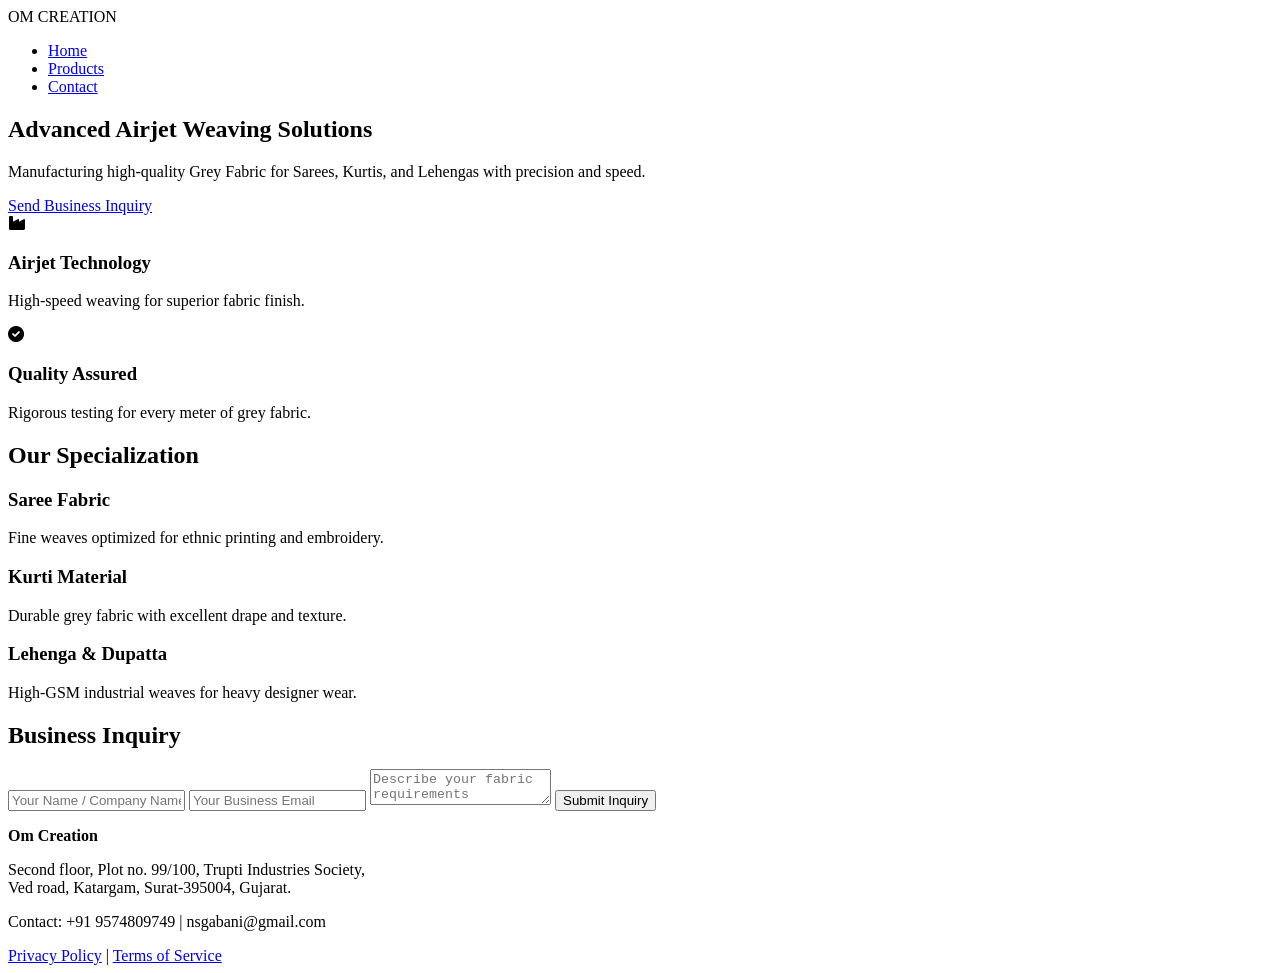
==== index.html @ 89b268d3 "Create index.html" ====
<!DOCTYPE html>
<html lang="en">
<head>
    <meta charset="UTF-8">
    <meta name="viewport" content="width=device-width, initial-scale=1.0">
    <title>Om Creation | Premium Airjet Weaving & Grey Fabric</title>
    <link rel="stylesheet" href="style.css">
    <link rel="stylesheet" href="https://cdnjs.cloudflare.com/ajax/libs/font-awesome/6.0.0/css/all.min.css">
</head>
<body>

<header>
    <nav>
        <div class="logo">OM <span>CREATION</span></div>
        <ul class="nav-links">
            <li><a href="#home">Home</a></li>
            <li><a href="#products">Products</a></li>
            <li><a href="#contact">Contact</a></li>
        </ul>
    </nav>
</header>

<section id="home" class="hero">
    <div class="hero-content">
        <h1>Advanced Airjet Weaving Solutions</h1>
        <p>Manufacturing high-quality Grey Fabric for Sarees, Kurtis, and Lehengas with precision and speed.</p>
        <a href="#contact" class="btn">Send Business Inquiry</a>
    </div>
</section>

<section id="about" class="stats">
    <div class="stat-card">
        <i class="fas fa-industry"></i>
        <h3>Airjet Technology</h3>
        <p>High-speed weaving for superior fabric finish.</p>
    </div>
    <div class="stat-card">
        <i class="fas fa-check-circle"></i>
        <h3>Quality Assured</h3>
        <p>Rigorous testing for every meter of grey fabric.</p>
    </div>
</section>

<section id="products" class="products">
    <h2>Our Specialization</h2>
    <div class="grid">
        <div class="p-card">
            <h3>Saree Fabric</h3>
            <p>Fine weaves optimized for ethnic printing and embroidery.</p>
        </div>
        <div class="p-card">
            <h3>Kurti Material</h3>
            <p>Durable grey fabric with excellent drape and texture.</p>
        </div>
        <div class="p-card">
            <h3>Lehenga & Dupatta</h3>
            <p>High-GSM industrial weaves for heavy designer wear.</p>
        </div>
    </div>
</section>

<section id="contact" class="contact">
    <h2>Business Inquiry</h2>
    <form action="https://formspree.io/f/nsgabani@gmail.com" method="POST">
        <input type="text" name="name" placeholder="Your Name / Company Name" required>
        <input type="email" name="_replyto" placeholder="Your Business Email" required>
        <textarea name="message" placeholder="Describe your fabric requirements (Quantity, GSM, etc.)" required></textarea>
        <button type="submit" class="btn">Submit Inquiry</button>
    </form>
</section>

<footer>
    <div class="footer-info">
        <p><strong>Om Creation</strong></p>
        <p>Second floor, Plot no. 99/100, Trupti Industries Society,<br> 
           Ved road, Katargam, Surat-395004, Gujarat.</p>
        <p>Contact: +91 9574809749 | nsgabani@gmail.com</p>
    </div>
    <div class="legal-links">
        <a href="privacy.html">Privacy Policy</a> | <a href="terms.html">Terms of Service</a>
    </div>
</footer>

</body>
</html>
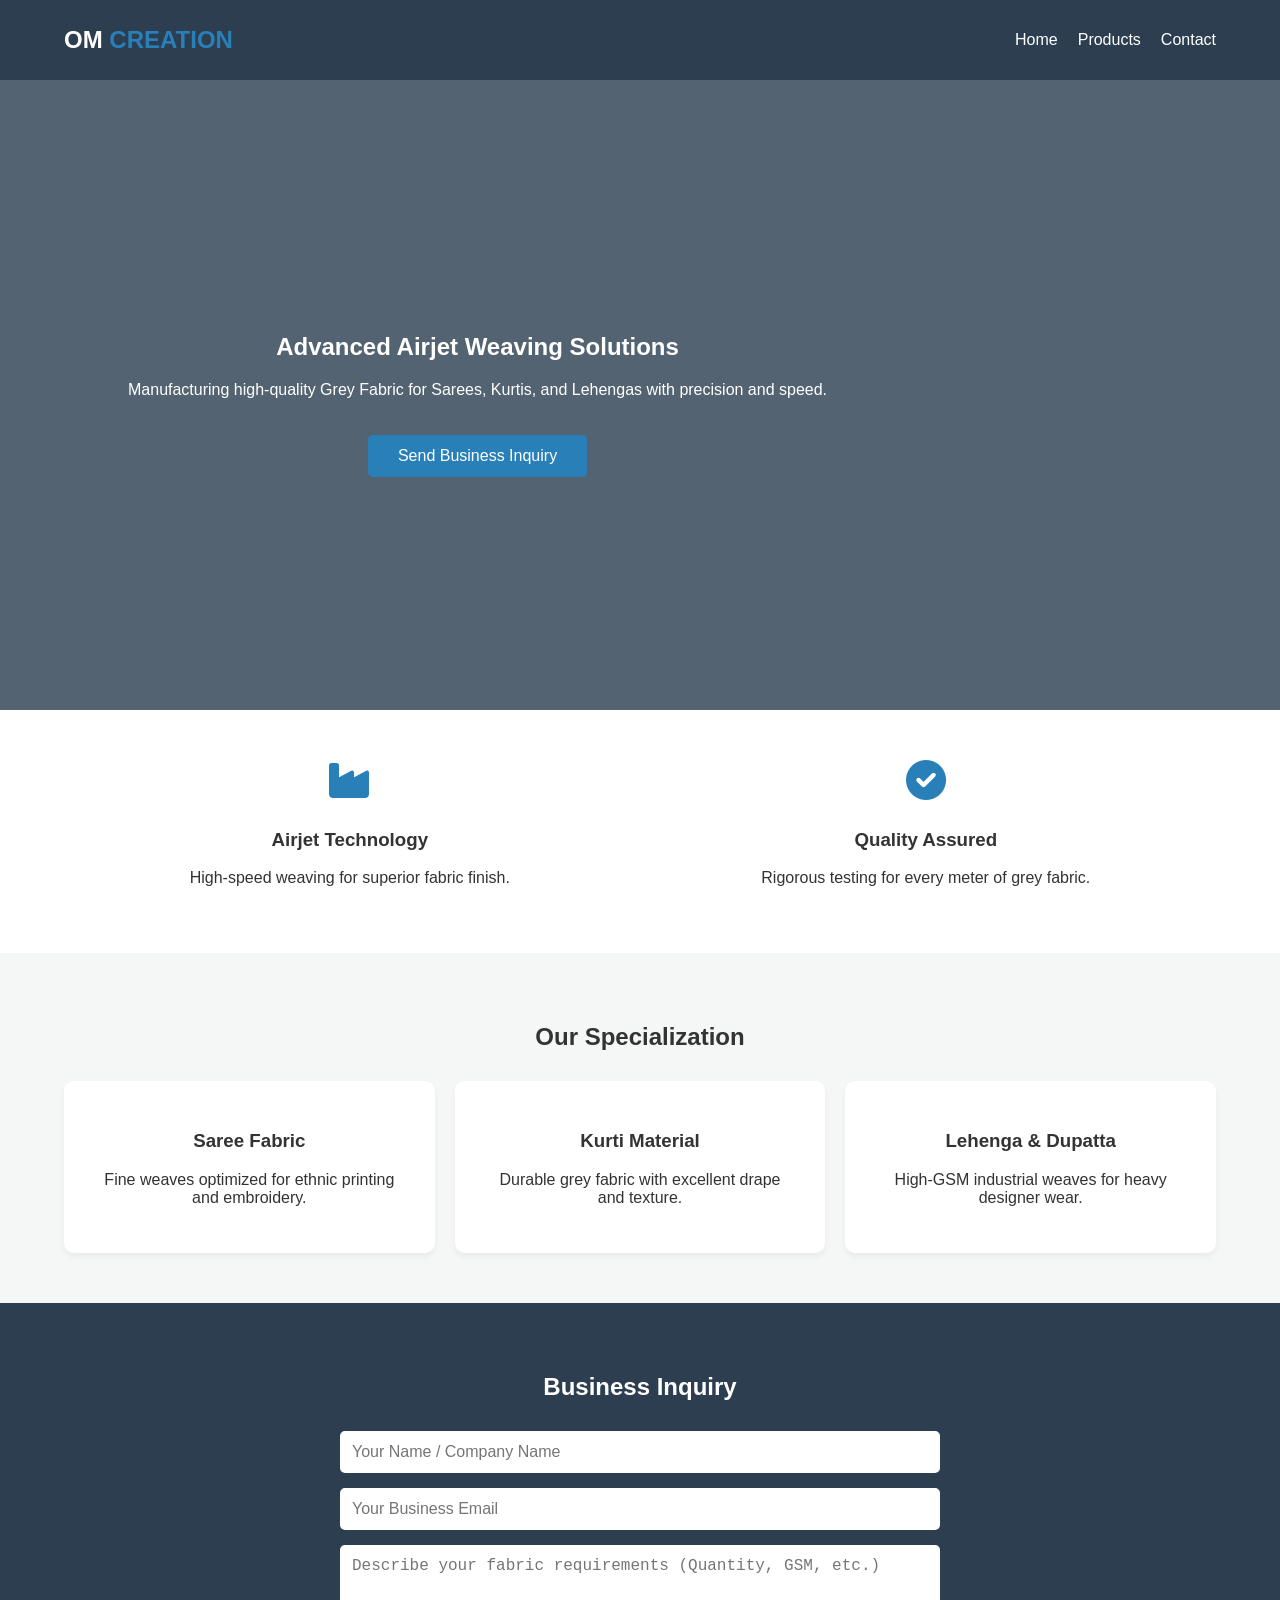
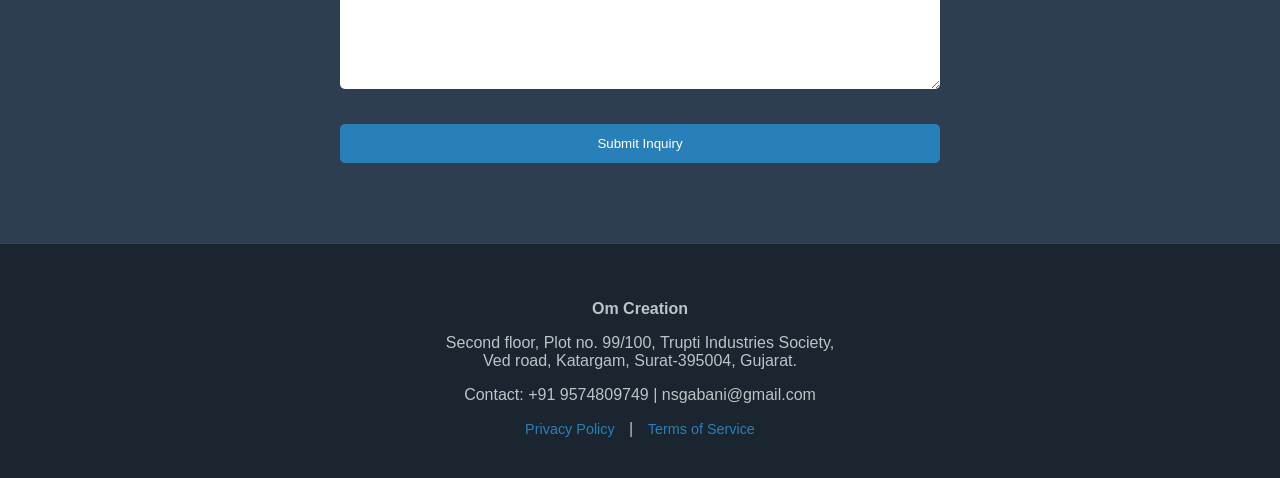
==== commit c8823ac3: "Update index.html" ====
--- a/index.html
+++ b/index.html
@@ -6,6 +6,7 @@
     <title>Om Creation | Premium Airjet Weaving & Grey Fabric</title>
     <link rel="stylesheet" href="style.css">
     <link rel="stylesheet" href="https://cdnjs.cloudflare.com/ajax/libs/font-awesome/6.0.0/css/all.min.css">
+    <link rel="manifest" href="manifest.json"><meta name="theme-color" content="#2c3e50"><link rel="apple-touch-icon" href="https://via.placeholder.com/192">
 </head>
 <body>
 
--- a/style.css
+++ b/style.css
@@ -0,0 +1,38 @@
+:root {
+    --primary: #2c3e50; /* Charcoal */
+    --accent: #2980b9;  /* Safety Blue */
+    --light: #f4f7f6;
+    --white: #ffffff;
+}
+
+body { font-family: 'Inter', sans-serif; margin: 0; color: #333; background: var(--light); scroll-behavior: smooth; }
+
+nav { display: flex; justify-content: space-between; align-items: center; padding: 15px 5%; background: var(--primary); color: white; position: sticky; top: 0; z-index: 1000; }
+.logo { font-size: 1.5rem; font-weight: bold; }
+.logo span { color: var(--accent); }
+.nav-links { display: flex; list-style: none; }
+.nav-links li { margin-left: 20px; }
+.nav-links a { color: white; text-decoration: none; font-weight: 500; }
+
+.hero { height: 70vh; background: linear-gradient(rgba(44, 62, 80, 0.8), rgba(44, 62, 80, 0.8)), url('https://images.unsplash.com/photo-1558346490-a72e53ae2d4f?auto=format&fit=crop&q=80&w=1000') center/cover; color: white; display: flex; align-items: center; text-align: center; padding: 0 10%; }
+.btn { background: var(--accent); color: white; padding: 12px 30px; border: none; border-radius: 5px; cursor: pointer; text-decoration: none; display: inline-block; margin-top: 20px; }
+
+.stats { display: flex; justify-content: space-around; padding: 50px 5%; background: var(--white); text-align: center; }
+.stat-card i { font-size: 2.5rem; color: var(--accent); margin-bottom: 10px; }
+
+.products { padding: 50px 5%; text-align: center; }
+.grid { display: grid; grid-template-columns: repeat(auto-fit, minmax(280px, 1fr)); gap: 20px; margin-top: 30px; }
+.p-card { background: white; padding: 30px; border-radius: 10px; box-shadow: 0 4px 6px rgba(0,0,0,0.05); }
+
+.contact { padding: 50px 5%; background: var(--primary); color: white; text-align: center; }
+form { max-width: 600px; margin: 30px auto; display: flex; flex-direction: column; gap: 15px; }
+input, textarea { padding: 12px; border-radius: 5px; border: none; font-size: 1rem; }
+textarea { height: 120px; }
+
+footer { padding: 40px 5%; background: #1a252f; color: #bdc3c7; text-align: center; border-top: 1px solid #34495e; }
+.legal-links a { color: var(--accent); text-decoration: none; margin: 0 10px; font-size: 0.9rem; }
+
+/* Mobile optimization */
+@media (max-width: 768px) {
+    .nav-links { display: none; } /* Simplified for app-feel */
+}
